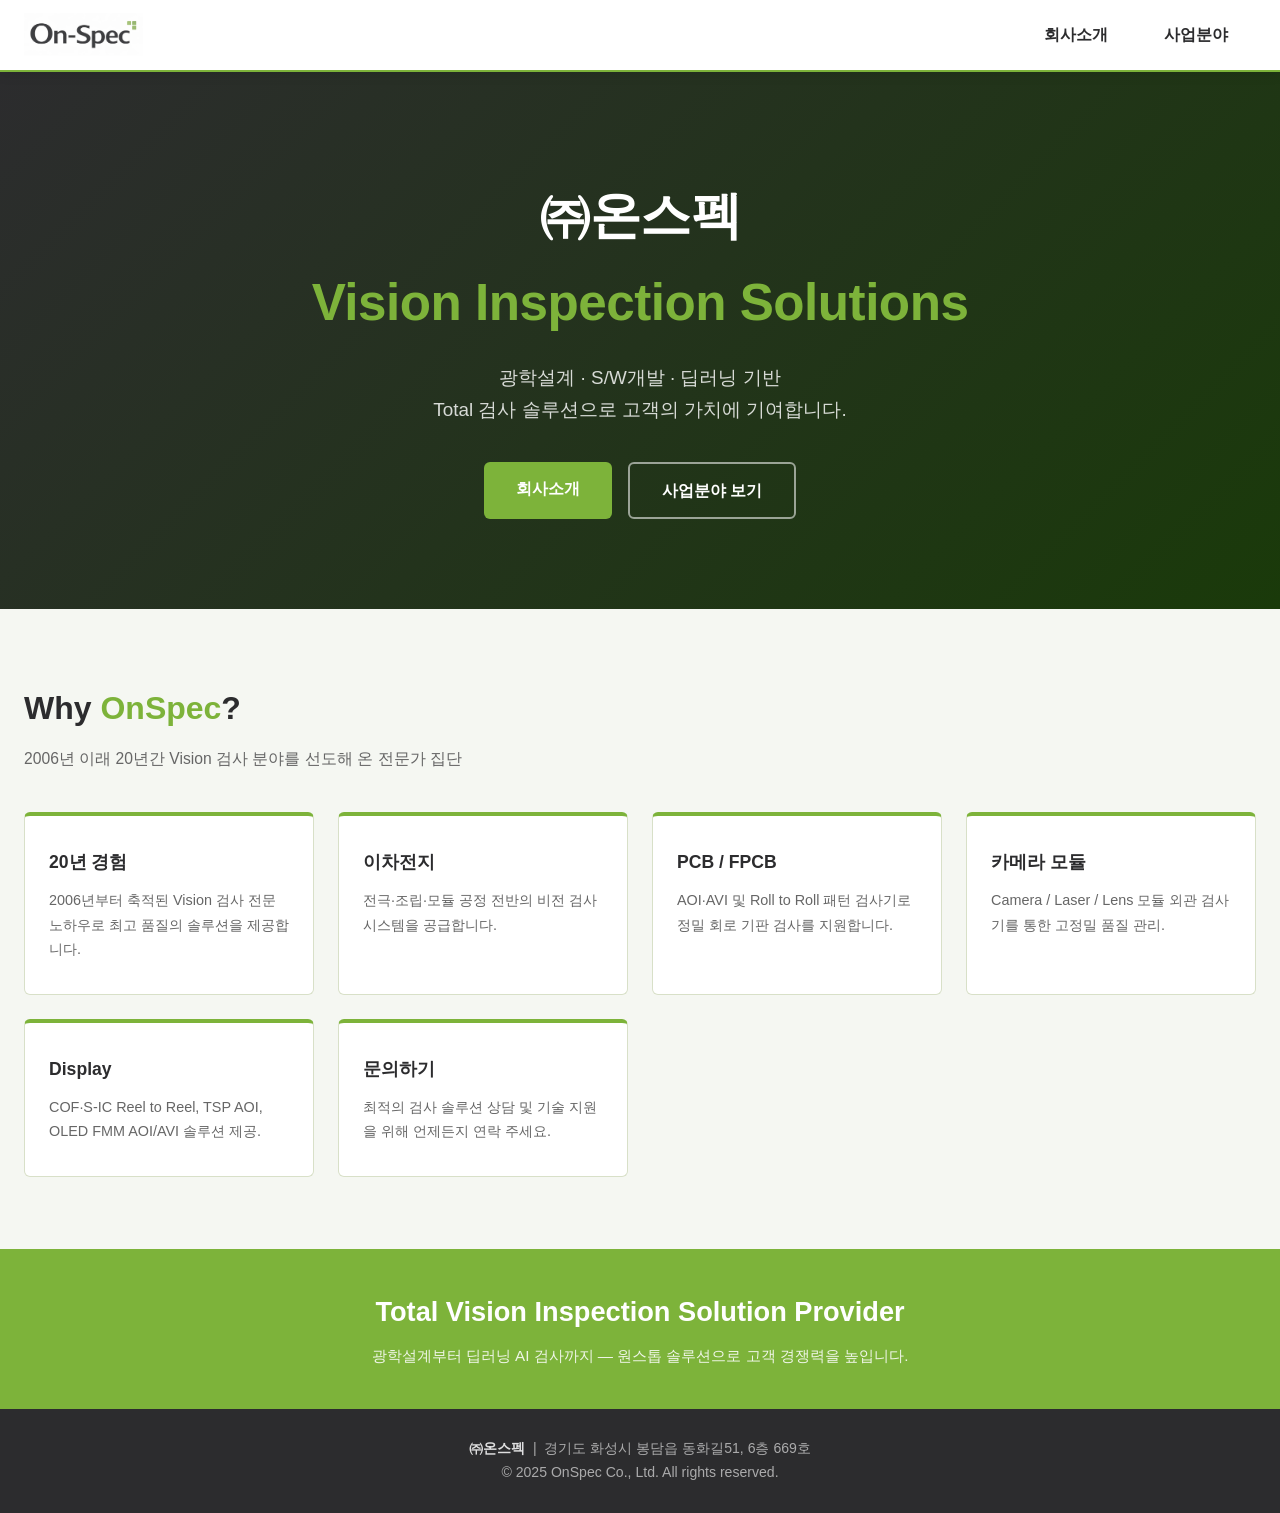
==== index.html @ da3de287 "- 테스트" ====
<!DOCTYPE html>
<html lang="ko">
<head>
    <meta charset="UTF-8">
    <meta name="viewport" content="width=device-width, initial-scale=1.0">
    <link rel="icon" href="favicon.ico" type="image/x-icon">
    <title>OnSpec — Vision Inspection Solutions</title>
    <link rel="stylesheet" href="style.css">
</head>
<body>

<!-- ========== HEADER ========== -->
<header class="site-header">
    <div class="header-inner">
        <a href="index.html" class="site-logo">
            <img src="res/logo.png" alt="OnSpec 로고">
        </a>
        <div class="nav-spacer"></div>
        <nav class="main-nav" aria-label="주 메뉴">
            <ul class="nav-list">
                <li class="nav-item has-dropdown">
                    <a href="company.html">회사소개</a>
                    <ul class="dropdown">
                        <li><a href="company.html#profile">Profile</a></li>
                        <li><a href="company.html#org">조직도</a></li>
                        <li><a href="company.html#location">Location</a></li>
                        <li><a href="company.html#contact">Contact</a></li>
                    </ul>
                </li>
                <li class="nav-item has-dropdown">
                    <a href="business.html">사업분야</a>
                    <ul class="dropdown">
                        <li><a href="business.html#battery">이차전지</a></li>
                        <li><a href="business.html#pcb">PCB, FPCB</a></li>
                        <li><a href="business.html#camera">카메라 모듈</a></li>
                        <li><a href="business.html#display">Display</a></li>
                    </ul>
                </li>
            </ul>
        </nav>
        <button class="nav-toggle" id="navToggle" aria-label="메뉴 열기" aria-expanded="false">
            <span></span><span></span><span></span>
        </button>
    </div>
</header>

<!-- Mobile nav drawer -->
<nav class="mobile-nav" id="mobileNav" aria-label="모바일 메뉴">
    <ul>
        <li>
            <a class="mobile-parent" data-target="sub1">회사소개</a>
            <ul class="mobile-sub" id="sub1">
                <li><a href="company.html#profile">Profile</a></li>
                <li><a href="company.html#org">조직도</a></li>
                <li><a href="company.html#location">Location</a></li>
                <li><a href="company.html#contact">Contact</a></li>
            </ul>
        </li>
        <li>
            <a class="mobile-parent" data-target="sub2">사업분야</a>
            <ul class="mobile-sub" id="sub2">
                <li><a href="business.html#battery">이차전지</a></li>
                <li><a href="business.html#pcb">PCB, FPCB</a></li>
                <li><a href="business.html#camera">카메라 모듈</a></li>
                <li><a href="business.html#display">Display</a></li>
            </ul>
        </li>
    </ul>
</nav>

<!-- ========== HERO ========== -->
<section class="hero">
    <h1>㈜온스펙<br><em>Vision Inspection Solutions</em></h1>
    <p>광학설계 · S/W개발 · 딥러닝 기반<br>Total 검사 솔루션으로 고객의 가치에 기여합니다.</p>
    <div class="hero-cta">
        <a href="company.html" class="btn-primary">회사소개</a>
        <a href="business.html" class="btn-outline">사업분야 보기</a>
    </div>
</section>

<!-- ========== INTRO CARDS ========== -->
<section class="home-section">
    <h2 class="section-title">Why <span>OnSpec</span>?</h2>
    <p class="section-subtitle">2006년 이래 20년간 Vision 검사 분야를 선도해 온 전문가 집단</p>
    <div class="cards-grid">
        <a href="company.html#profile" class="card card-accent clickable">
            <h3>20년 경험</h3>
            <p>2006년부터 축적된 Vision 검사 전문 노하우로 최고 품질의 솔루션을 제공합니다.</p>
        </a>
        <a href="business.html#battery" class="card card-accent clickable">
            <h3>이차전지</h3>
            <p>전극·조립·모듈 공정 전반의 비전 검사 시스템을 공급합니다.</p>
        </a>
        <a href="business.html#pcb" class="card card-accent clickable">
            <h3>PCB / FPCB</h3>
            <p>AOI·AVI 및 Roll to Roll 패턴 검사기로 정밀 회로 기판 검사를 지원합니다.</p>
        </a>
        <a href="business.html#camera" class="card card-accent clickable">
            <h3>카메라 모듈</h3>
            <p>Camera / Laser / Lens 모듈 외관 검사기를 통한 고정밀 품질 관리.</p>
        </a>
        <a href="business.html#display" class="card card-accent clickable">
            <h3>Display</h3>
            <p>COF·S-IC Reel to Reel, TSP AOI, OLED FMM AOI/AVI 솔루션 제공.</p>
        </a>
        <a href="company.html#contact" class="card card-accent clickable">
            <h3>문의하기</h3>
            <p>최적의 검사 솔루션 상담 및 기술 지원을 위해 언제든지 연락 주세요.</p>
        </a>
    </div>
</section>

<div class="banner-strip">
    <h2>Total Vision Inspection Solution Provider</h2>
    <p>광학설계부터 딥러닝 AI 검사까지 — 원스톱 솔루션으로 고객 경쟁력을 높입니다.</p>
</div>

<!-- ========== FOOTER ========== -->
<footer class="site-footer">
    <strong>㈜온스펙</strong> &nbsp;|&nbsp; 경기도 화성시 봉담읍 동화길51, 6층 669호<br>
    © 2025 OnSpec Co., Ltd. All rights reserved.
</footer>

<script>
(function () {
    var toggle = document.getElementById('navToggle');
    var drawer = document.getElementById('mobileNav');

    toggle.addEventListener('click', function () {
        var open = drawer.classList.toggle('open');
        toggle.classList.toggle('active', open);
        toggle.setAttribute('aria-expanded', String(open));
    });

    document.querySelectorAll('.mobile-parent').forEach(function (el) {
        el.addEventListener('click', function () {
            var targetId = el.getAttribute('data-target');
            var sub = document.getElementById(targetId);
            if (sub) sub.classList.toggle('open');
        });
    });

    document.querySelectorAll('.mobile-nav a:not(.mobile-parent)').forEach(function (a) {
        a.addEventListener('click', function () {
            drawer.classList.remove('open');
            toggle.classList.remove('active');
            toggle.setAttribute('aria-expanded', 'false');
        });
    });
})();
</script>
</body>
</html>
---- style.css ----
/* ======================================================
   OnSpec Homepage — style.css
   Color theme based on logo: charcoal #2c2c2e + olive-green #7db33a
   ====================================================== */

/* ---------- CSS Variables ---------- */
:root {
    --primary:        #2c2c2e;
    --primary-light:  #444446;
    --accent:         #7db33a;
    --accent-hover:   #5f9020;
    --accent-light:   #e8f2d8;
    --bg:             #f5f7f2;
    --bg-alt:         #eef2e6;
    --white:          #ffffff;
    --text:           #333333;
    --text-muted:     #666666;
    --border:         #d8e0c8;
    --header-h:       72px;
    --subnav-h:       48px;
    --radius:         6px;
    --shadow:         0 2px 12px rgba(0,0,0,.10);
    --shadow-lg:      0 6px 24px rgba(0,0,0,.14);
    --font:           'Malgun Gothic', 'Apple SD Gothic Neo', 'Noto Sans KR', Arial, sans-serif;
    --transition:     0.22s ease;
}

/* ---------- Reset / Base ---------- */
*, *::before, *::after { box-sizing: border-box; margin: 0; padding: 0; }
html { scroll-behavior: smooth; font-size: 16px; }
body {
    font-family: var(--font);
    background: var(--bg);
    color: var(--text);
    line-height: 1.7;
}
img { max-width: 100%; height: auto; display: block; }
a { color: inherit; text-decoration: none; }
ul { list-style: none; }

/* ---------- Scrollbar ---------- */
::-webkit-scrollbar { width: 6px; }
::-webkit-scrollbar-track { background: var(--bg); }
::-webkit-scrollbar-thumb { background: var(--border); border-radius: 3px; }

/* ======================================================
   HEADER
   ====================================================== */
.site-header {
    position: sticky;
    top: 0;
    z-index: 1000;
    height: var(--header-h);
    background: var(--white);
    border-bottom: 2px solid var(--accent);
    box-shadow: var(--shadow);
}
.header-inner {
    max-width: 1280px;
    margin: 0 auto;
    padding: 0 24px;
    height: 100%;
    display: flex;
    align-items: center;
    gap: 32px;
}

/* Logo */
.site-logo {
    flex-shrink: 0;
    display: flex;
    align-items: center;
}
.site-logo img {
    height: 44px;
    width: auto;
    display: block;
}

/* Nav wrapper — pushes nav to center by filling remaining space symmetrically */
.nav-spacer { flex: 1; }

/* Main Nav */
.main-nav { display: flex; align-items: center; }
.nav-list {
    display: flex;
    align-items: center;
    gap: 0;
}
.nav-item {
    position: relative;
}
.nav-item > a {
    display: block;
    padding: 0 28px;
    height: var(--header-h);
    line-height: var(--header-h);
    font-size: 1rem;
    font-weight: 600;
    color: var(--primary);
    white-space: nowrap;
    transition: color var(--transition);
}
.nav-item > a:hover { color: var(--accent); }

/* Dropdown */
.dropdown {
    display: none;
    position: absolute;
    top: calc(var(--header-h) - 2px);
    left: 0;
    min-width: 160px;
    background: var(--white);
    border-top: 3px solid var(--accent);
    border-radius: 0 0 var(--radius) var(--radius);
    box-shadow: var(--shadow-lg);
    z-index: 200;
    overflow: hidden;
}
.nav-item:hover .dropdown,
.nav-item.open .dropdown {
    display: block;
}
.dropdown li a {
    display: block;
    padding: 11px 20px;
    font-size: .92rem;
    color: var(--text);
    transition: background var(--transition), color var(--transition);
}
.dropdown li a:hover {
    background: var(--accent-light);
    color: var(--accent-hover);
}

/* Hamburger button — mobile only */
.nav-toggle {
    display: none;
    flex-direction: column;
    justify-content: space-between;
    width: 28px;
    height: 20px;
    cursor: pointer;
    background: none;
    border: none;
    padding: 0;
    margin-left: auto;
    flex-shrink: 0;
}
.nav-toggle span {
    display: block;
    width: 100%;
    height: 3px;
    background: var(--primary);
    border-radius: 2px;
    transition: transform var(--transition), opacity var(--transition);
}
.nav-toggle.active span:nth-child(1) { transform: translateY(8.5px) rotate(45deg); }
.nav-toggle.active span:nth-child(2) { opacity: 0; }
.nav-toggle.active span:nth-child(3) { transform: translateY(-8.5px) rotate(-45deg); }

/* Mobile drawer */
.mobile-nav {
    display: none;
    position: fixed;
    top: var(--header-h);
    left: 0;
    width: 100%;
    background: var(--white);
    box-shadow: var(--shadow-lg);
    z-index: 999;
    max-height: calc(100vh - var(--header-h));
    overflow-y: auto;
}
.mobile-nav.open { display: block; }
.mobile-nav ul { padding: 8px 0; }
.mobile-nav > ul > li > a {
    display: block;
    padding: 14px 24px;
    font-weight: 600;
    font-size: 1rem;
    border-bottom: 1px solid var(--border);
    color: var(--primary);
}
.mobile-nav .mobile-sub {
    background: var(--bg-alt);
    display: none;
}
.mobile-nav .mobile-sub.open { display: block; }
.mobile-nav .mobile-sub li a {
    display: block;
    padding: 11px 40px;
    font-size: .92rem;
    color: var(--text-muted);
    border-bottom: 1px solid var(--border);
}
.mobile-parent { cursor: pointer; }

/* ======================================================
   SUB-NAV (within company.html / business.html)
   ====================================================== */
.sub-nav {
    position: sticky;
    top: var(--header-h);
    z-index: 500;
    background: var(--primary);
    height: var(--subnav-h);
}
.sub-nav-inner {
    max-width: 1280px;
    margin: 0 auto;
    padding: 0 24px;
    display: flex;
    align-items: center;
    height: 100%;
    gap: 4px;
}
.sub-nav a {
    display: inline-block;
    padding: 0 20px;
    height: var(--subnav-h);
    line-height: var(--subnav-h);
    font-size: .88rem;
    color: rgba(255,255,255,.75);
    font-weight: 500;
    border-radius: var(--radius);
    transition: background var(--transition), color var(--transition);
}
.sub-nav a:hover,
.sub-nav a.active {
    background: var(--accent);
    color: var(--white);
}

/* ======================================================
   HERO (index.html)
   ====================================================== */
.hero {
    background: linear-gradient(135deg, var(--primary) 0%, #1a3a0a 100%);
    color: var(--white);
    padding: 100px 24px 90px;
    text-align: center;
}
.hero h1 {
    font-size: clamp(2rem, 5vw, 3.2rem);
    font-weight: 700;
    letter-spacing: -0.5px;
    margin-bottom: 16px;
}
.hero h1 em {
    font-style: normal;
    color: var(--accent);
}
.hero p {
    font-size: clamp(1rem, 2vw, 1.18rem);
    color: rgba(255,255,255,.82);
    max-width: 640px;
    margin: 0 auto 36px;
}
.hero-cta {
    display: inline-flex;
    gap: 16px;
    flex-wrap: wrap;
    justify-content: center;
}
.btn-primary {
    display: inline-block;
    padding: 13px 32px;
    background: var(--accent);
    color: var(--white);
    border-radius: var(--radius);
    font-size: 1rem;
    font-weight: 600;
    transition: background var(--transition);
}
.btn-primary:hover { background: var(--accent-hover); }
.btn-outline {
    display: inline-block;
    padding: 13px 32px;
    border: 2px solid rgba(255,255,255,.55);
    color: var(--white);
    border-radius: var(--radius);
    font-size: 1rem;
    font-weight: 600;
    transition: border-color var(--transition), background var(--transition);
}
.btn-outline:hover {
    border-color: var(--white);
    background: rgba(255,255,255,.1);
}

/* ======================================================
   HOME — Feature Cards
   ====================================================== */
.home-section {
    max-width: 1280px;
    margin: 0 auto;
    padding: 72px 24px;
}
.section-title {
    font-size: clamp(1.4rem, 3vw, 2rem);
    font-weight: 700;
    color: var(--primary);
    margin-bottom: 10px;
}
.section-title span { color: var(--accent); }
.section-subtitle {
    font-size: .98rem;
    color: var(--text-muted);
    margin-bottom: 40px;
}
.cards-grid {
    display: grid;
    grid-template-columns: repeat(auto-fit, minmax(240px, 1fr));
    gap: 24px;
}
.card {
    background: var(--white);
    border: 1px solid var(--border);
    border-radius: var(--radius);
    padding: 32px 24px;
    transition: box-shadow var(--transition), transform var(--transition);
}
.card.clickable { cursor: pointer; }
.card.clickable:hover {
    box-shadow: var(--shadow-lg);
    transform: translateY(-3px);
}
.card-accent { border-top: 4px solid var(--accent); }
.card h3 {
    font-size: 1.1rem;
    font-weight: 700;
    color: var(--primary);
    margin-bottom: 10px;
}
.card p { font-size: .9rem; color: var(--text-muted); }

/* Banner strip */
.banner-strip {
    background: var(--accent);
    color: var(--white);
    padding: 40px 24px;
    text-align: center;
}
.banner-strip h2 {
    font-size: clamp(1.2rem, 2.5vw, 1.7rem);
    font-weight: 600;
}
.banner-strip p {
    font-size: .95rem;
    color: rgba(255,255,255,.88);
    margin-top: 8px;
}

/* ======================================================
   PAGE CONTENT (company.html / business.html)
   ====================================================== */
.page-content {
    max-width: 1100px;
    margin: 0 auto;
    padding: 0 24px 80px;
}

/* Section block */
.content-section {
    padding: 72px 0 48px;
    border-bottom: 1px solid var(--border);
    /* offset for sticky header + sub-nav */
    scroll-margin-top: calc(var(--header-h) + var(--subnav-h) + 8px);
}
.content-section:last-child { border-bottom: none; }

.section-heading {
    display: flex;
    align-items: center;
    gap: 14px;
    margin-bottom: 32px;
}
.section-heading h2 {
    font-size: clamp(1.4rem, 3vw, 1.9rem);
    font-weight: 700;
    color: var(--primary);
}
.heading-line {
    flex: 1;
    height: 2px;
    background: linear-gradient(to right, var(--accent), transparent);
}

/* Profile */
.profile-intro {
    background: var(--white);
    border-left: 5px solid var(--accent);
    border-radius: 0 var(--radius) var(--radius) 0;
    padding: 28px 32px;
    margin-bottom: 32px;
    font-size: 1.02rem;
    line-height: 1.85;
    color: var(--text);
    box-shadow: var(--shadow);
}
.info-grid {
    display: grid;
    grid-template-columns: repeat(auto-fit, minmax(280px, 1fr));
    gap: 16px;
}
.info-item {
    background: var(--white);
    border: 1px solid var(--border);
    border-radius: var(--radius);
    padding: 18px 24px;
    display: flex;
    flex-direction: column;
    gap: 4px;
}
.info-item .label {
    font-size: .8rem;
    font-weight: 600;
    text-transform: uppercase;
    letter-spacing: .6px;
    color: var(--accent);
}
.info-item .value {
    font-size: 1rem;
    color: var(--text);
    font-weight: 500;
}

/* Org chart */
.org-chart {
    display: flex;
    flex-direction: column;
    align-items: center;
    padding: 24px 0 8px;
}
.org-ceo {
    background: var(--primary);
    color: var(--white);
    padding: 16px 40px;
    border-radius: var(--radius);
    font-size: 1rem;
    font-weight: 700;
    box-shadow: var(--shadow);
    position: relative;
}
/* vertical line below CEO */
.org-ceo::after {
    content: '';
    display: block;
    position: absolute;
    bottom: -30px;
    left: 50%;
    transform: translateX(-50%);
    width: 2px;
    height: 30px;
    background: var(--accent);
}
/* wrapper for tree below CEO */
.org-tree {
    display: flex;
    gap: 16px;
    margin-top: 30px;
    position: relative;
}
/* horizontal bar connecting all branch tops */
.org-tree::before {
    content: '';
    position: absolute;
    top: 0;
    left: calc(50% / 4);
    right: calc(50% / 4);
    height: 2px;
    background: var(--accent);
}
.org-branch {
    display: flex;
    flex-direction: column;
    align-items: center;
}
/* vertical line above each node */
.org-branch::before {
    content: '';
    width: 2px;
    height: 28px;
    background: var(--accent);
}
.org-node {
    background: var(--white);
    border: 2px solid var(--accent);
    color: var(--primary);
    padding: 12px 20px;
    border-radius: var(--radius);
    font-size: .9rem;
    font-weight: 600;
    text-align: center;
    box-shadow: var(--shadow);
    min-width: 110px;
}

/* Map */
#map {
    width: 100%;
    height: 400px;
    border-radius: var(--radius);
    border: 1px solid var(--border);
    overflow: hidden;
    box-shadow: var(--shadow);
}
.map-address {
    margin-top: 14px;
    padding: 14px 20px;
    background: var(--white);
    border: 1px solid var(--border);
    border-radius: var(--radius);
    font-size: .95rem;
    color: var(--text);
}
.map-address strong { color: var(--primary); }

/* Contact */
.contact-table {
    width: 100%;
    background: var(--white);
    border-radius: var(--radius);
    border: 1px solid var(--border);
    overflow: hidden;
    box-shadow: var(--shadow);
}
.contact-table tr { border-bottom: 1px solid var(--border); }
.contact-table tr:last-child { border-bottom: none; }
.contact-table th {
    background: var(--bg-alt);
    padding: 16px 24px;
    width: 140px;
    font-size: .88rem;
    font-weight: 700;
    color: var(--primary);
    text-align: left;
    border-right: 1px solid var(--border);
}
.contact-table td {
    padding: 16px 24px;
    font-size: .95rem;
    color: var(--text);
}
.contact-table td a { color: var(--accent-hover); }
.contact-table td a:hover { text-decoration: underline; }

/* ======================================================
   BUSINESS PAGE
   ====================================================== */
.biz-block {
    display: grid;
    grid-template-columns: 1fr 1fr;
    gap: 40px;
    align-items: start;
}
.biz-block.reverse { direction: rtl; }
.biz-block.reverse > * { direction: ltr; }

.biz-img {
    border-radius: var(--radius);
    overflow: hidden;
    box-shadow: var(--shadow-lg);
    border: 1px solid var(--border);
}
.biz-img img {
    width: 100%;
    height: 300px;
    object-fit: cover;
}

.biz-content { padding: 8px 0; }
.biz-content ul {
    margin-top: 8px;
    display: flex;
    flex-direction: column;
    gap: 10px;
}
.biz-content ul li {
    background: var(--white);
    border: 1px solid var(--border);
    border-left: 4px solid var(--accent);
    border-radius: 0 var(--radius) var(--radius) 0;
    padding: 12px 18px;
    font-size: .92rem;
    color: var(--text);
    line-height: 1.5;
}

/* ======================================================
   FOOTER
   ====================================================== */
.site-footer {
    background: var(--primary);
    color: rgba(255,255,255,.6);
    text-align: center;
    padding: 28px 24px;
    font-size: .88rem;
}
.site-footer strong { color: rgba(255,255,255,.85); }

/* ======================================================
   DIVIDER
   ====================================================== */
.divider {
    height: 1px;
    background: var(--border);
    margin: 0;
}

/* ======================================================
   RESPONSIVE — Tablet (≤1024px)
   ====================================================== */
@media (max-width: 1024px) {
    .biz-block { gap: 28px; }
}

/* ======================================================
   RESPONSIVE — Mobile (≤768px)
   ====================================================== */
@media (max-width: 768px) {
    :root { --header-h: 60px; --subnav-h: auto; }

    /* Header */
    .nav-spacer { display: none; }
    .main-nav { display: none; }
    .nav-toggle { display: flex; }

    .header-inner { justify-content: space-between; }
    .site-logo img { height: 36px; }

    /* Sub-nav */
    .sub-nav { height: auto; position: static; }
    .sub-nav-inner {
        flex-wrap: wrap;
        padding: 8px 12px;
        gap: 6px;
    }
    .sub-nav a {
        height: auto;
        line-height: 1.5;
        padding: 6px 14px;
        font-size: .82rem;
    }

    /* Hero */
    .hero { padding: 64px 20px 56px; }

    /* Business grid */
    .biz-block { grid-template-columns: 1fr; gap: 20px; }
    .biz-block.reverse { direction: ltr; }
    .biz-img img { height: 220px; }

    /* Org chart */
    .org-tree { flex-wrap: wrap; justify-content: center; }
    .org-tree::before { display: none; }

    /* Org branches */
    .org-branches { flex-wrap: wrap; justify-content: center; }

    /* Contact table */
    .contact-table, .contact-table tbody,
    .contact-table tr, .contact-table th, .contact-table td {
        display: block;
    }
    .contact-table th {
        width: 100%;
        border-right: none;
        border-bottom: none;
        padding: 12px 16px 4px;
    }
    .contact-table td { padding: 4px 16px 12px; }

    /* Info grid */
    .info-grid { grid-template-columns: 1fr; }

    /* Map */
    #map { height: 280px; }

    /* Cards */
    .cards-grid { grid-template-columns: 1fr; }
}

/* ======================================================
   RESPONSIVE — Small mobile (≤480px)
   ====================================================== */
@media (max-width: 480px) {
    .home-section { padding: 48px 16px; }
    .page-content { padding: 0 16px 60px; }
    .content-section { padding: 48px 0 32px; }
    .org-node { min-width: 90px; padding: 10px 12px; font-size: .82rem; }
    .profile-intro { padding: 20px 18px; }
}
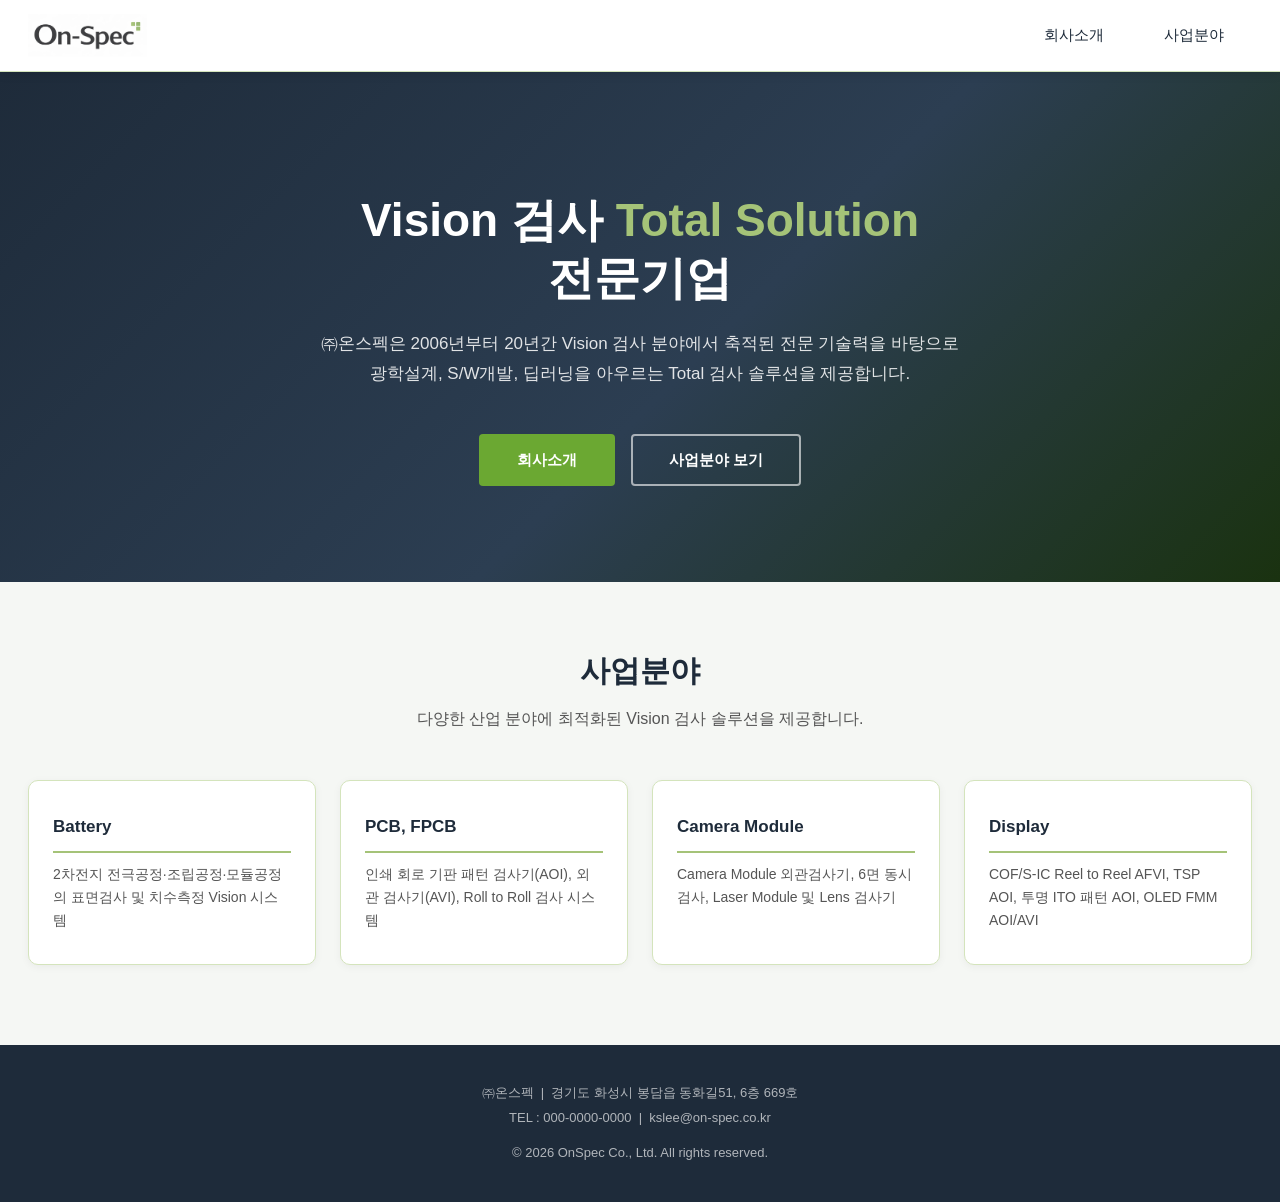
==== commit d4ebbb9e: "- 초기 버전 업데이트." ====
--- a/index.html
+++ b/index.html
@@ -4,150 +4,138 @@
     <meta charset="UTF-8">
     <meta name="viewport" content="width=device-width, initial-scale=1.0">
     <link rel="icon" href="favicon.ico" type="image/x-icon">
-    <title>OnSpec — Vision Inspection Solutions</title>
+    <title>㈜온스펙 - Vision 검사 Total Solution</title>
     <link rel="stylesheet" href="style.css">
 </head>
 <body>
 
-<!-- ========== HEADER ========== -->
-<header class="site-header">
-    <div class="header-inner">
-        <a href="index.html" class="site-logo">
-            <img src="res/logo.png" alt="OnSpec 로고">
-        </a>
-        <div class="nav-spacer"></div>
-        <nav class="main-nav" aria-label="주 메뉴">
-            <ul class="nav-list">
-                <li class="nav-item has-dropdown">
-                    <a href="company.html">회사소개</a>
-                    <ul class="dropdown">
-                        <li><a href="company.html#profile">Profile</a></li>
-                        <li><a href="company.html#org">조직도</a></li>
-                        <li><a href="company.html#location">Location</a></li>
-                        <li><a href="company.html#contact">Contact</a></li>
-                    </ul>
-                </li>
-                <li class="nav-item has-dropdown">
-                    <a href="business.html">사업분야</a>
-                    <ul class="dropdown">
-                        <li><a href="business.html#battery">이차전지</a></li>
-                        <li><a href="business.html#pcb">PCB, FPCB</a></li>
-                        <li><a href="business.html#camera">카메라 모듈</a></li>
-                        <li><a href="business.html#display">Display</a></li>
-                    </ul>
-                </li>
-            </ul>
-        </nav>
-        <button class="nav-toggle" id="navToggle" aria-label="메뉴 열기" aria-expanded="false">
-            <span></span><span></span><span></span>
-        </button>
-    </div>
-</header>
+    <!-- ══ HEADER ══════════════════════════════════════════════ -->
+    <header class="site-header">
+        <div class="header-inner">
+            <div class="logo">
+                <a href="index.html"><img src="res/logo.png" alt="㈜온스펙"></a>
+            </div>
+            <nav class="main-nav">
+                <ul>
+                    <li class="has-dropdown">
+                        <a href="about.html">회사소개</a>
+                        <ul class="dropdown">
+                            <li><a href="about.html#profile">Profile</a></li>
+                            <li><a href="about.html#orgchart">Org Chart</a></li>
+                            <li><a href="about.html#location">Location</a></li>
+                            <li><a href="about.html#contact">Contact</a></li>
+                        </ul>
+                    </li>
+                    <li class="has-dropdown">
+                        <a href="business.html">사업분야</a>
+                        <ul class="dropdown">
+                            <li><a href="business.html#battery">Battery</a></li>
+                            <li><a href="business.html#pcb">PCB, FPCB</a></li>
+                            <li><a href="business.html#camera">Camera Module</a></li>
+                            <li><a href="business.html#display">Display</a></li>
+                        </ul>
+                    </li>
+                </ul>
+            </nav>
+            <button class="menu-toggle" id="menuToggle" aria-label="메뉴 열기">
+                <span></span><span></span><span></span>
+            </button>
+        </div>
+    </header>
 
-<!-- Mobile nav drawer -->
-<nav class="mobile-nav" id="mobileNav" aria-label="모바일 메뉴">
-    <ul>
-        <li>
-            <a class="mobile-parent" data-target="sub1">회사소개</a>
-            <ul class="mobile-sub" id="sub1">
-                <li><a href="company.html#profile">Profile</a></li>
-                <li><a href="company.html#org">조직도</a></li>
-                <li><a href="company.html#location">Location</a></li>
-                <li><a href="company.html#contact">Contact</a></li>
-            </ul>
-        </li>
-        <li>
-            <a class="mobile-parent" data-target="sub2">사업분야</a>
-            <ul class="mobile-sub" id="sub2">
-                <li><a href="business.html#battery">이차전지</a></li>
-                <li><a href="business.html#pcb">PCB, FPCB</a></li>
-                <li><a href="business.html#camera">카메라 모듈</a></li>
-                <li><a href="business.html#display">Display</a></li>
-            </ul>
-        </li>
-    </ul>
-</nav>
+    <!-- ══ MOBILE NAV ══════════════════════════════════════════ -->
+    <nav class="mobile-nav" id="mobileNav">
+        <ul>
+            <li>
+                <a href="about.html">회사소개</a>
+                <ul class="mobile-sub">
+                    <li><a href="about.html#profile">Profile</a></li>
+                    <li><a href="about.html#orgchart">Org Chart</a></li>
+                    <li><a href="about.html#location">Location</a></li>
+                    <li><a href="about.html#contact">Contact</a></li>
+                </ul>
+            </li>
+            <li>
+                <a href="business.html">사업분야</a>
+                <ul class="mobile-sub">
+                    <li><a href="business.html#battery">Battery</a></li>
+                    <li><a href="business.html#pcb">PCB, FPCB</a></li>
+                    <li><a href="business.html#camera">Camera Module</a></li>
+                    <li><a href="business.html#display">Display</a></li>
+                </ul>
+            </li>
+        </ul>
+    </nav>
 
-<!-- ========== HERO ========== -->
-<section class="hero">
-    <h1>㈜온스펙<br><em>Vision Inspection Solutions</em></h1>
-    <p>광학설계 · S/W개발 · 딥러닝 기반<br>Total 검사 솔루션으로 고객의 가치에 기여합니다.</p>
-    <div class="hero-cta">
-        <a href="company.html" class="btn-primary">회사소개</a>
-        <a href="business.html" class="btn-outline">사업분야 보기</a>
-    </div>
-</section>
+    <!-- ══ PAGE BODY ════════════════════════════════════════════ -->
+    <div class="page-body">
 
-<!-- ========== INTRO CARDS ========== -->
-<section class="home-section">
-    <h2 class="section-title">Why <span>OnSpec</span>?</h2>
-    <p class="section-subtitle">2006년 이래 20년간 Vision 검사 분야를 선도해 온 전문가 집단</p>
-    <div class="cards-grid">
-        <a href="company.html#profile" class="card card-accent clickable">
-            <h3>20년 경험</h3>
-            <p>2006년부터 축적된 Vision 검사 전문 노하우로 최고 품질의 솔루션을 제공합니다.</p>
-        </a>
-        <a href="business.html#battery" class="card card-accent clickable">
-            <h3>이차전지</h3>
-            <p>전극·조립·모듈 공정 전반의 비전 검사 시스템을 공급합니다.</p>
-        </a>
-        <a href="business.html#pcb" class="card card-accent clickable">
-            <h3>PCB / FPCB</h3>
-            <p>AOI·AVI 및 Roll to Roll 패턴 검사기로 정밀 회로 기판 검사를 지원합니다.</p>
-        </a>
-        <a href="business.html#camera" class="card card-accent clickable">
-            <h3>카메라 모듈</h3>
-            <p>Camera / Laser / Lens 모듈 외관 검사기를 통한 고정밀 품질 관리.</p>
-        </a>
-        <a href="business.html#display" class="card card-accent clickable">
-            <h3>Display</h3>
-            <p>COF·S-IC Reel to Reel, TSP AOI, OLED FMM AOI/AVI 솔루션 제공.</p>
-        </a>
-        <a href="company.html#contact" class="card card-accent clickable">
-            <h3>문의하기</h3>
-            <p>최적의 검사 솔루션 상담 및 기술 지원을 위해 언제든지 연락 주세요.</p>
-        </a>
-    </div>
-</section>
+        <!-- HERO -->
+        <section class="hero">
+            <div class="hero-inner">
+                <h1>Vision 검사 <em>Total Solution</em><br>전문기업</h1>
+                <p>
+                    ㈜온스펙은 2006년부터 20년간 Vision 검사 분야에서 축적된 전문 기술력을 바탕으로<br>
+                    광학설계, S/W개발, 딥러닝을 아우르는 Total 검사 솔루션을 제공합니다.
+                </p>
+                <div class="hero-cta">
+                    <a href="about.html" class="btn-primary">회사소개</a>
+                    <a href="business.html" class="btn-outline">사업분야 보기</a>
+                </div>
+            </div>
+        </section>
 
-<div class="banner-strip">
-    <h2>Total Vision Inspection Solution Provider</h2>
-    <p>광학설계부터 딥러닝 AI 검사까지 — 원스톱 솔루션으로 고객 경쟁력을 높입니다.</p>
-</div>
+        <!-- OVERVIEW -->
+        <section class="overview">
+            <div class="overview-title">
+                <h2>사업분야</h2>
+                <p>다양한 산업 분야에 최적화된 Vision 검사 솔루션을 제공합니다.</p>
+            </div>
+            <div class="overview-grid">
+                <a href="business.html#battery" class="overview-card">
+                    <h3>Battery</h3>
+                    <p>2차전지 전극공정·조립공정·모듈공정의 표면검사 및 치수측정 Vision 시스템</p>
+                </a>
+                <a href="business.html#pcb" class="overview-card">
+                    <h3>PCB, FPCB</h3>
+                    <p>인쇄 회로 기판 패턴 검사기(AOI), 외관 검사기(AVI), Roll to Roll 검사 시스템</p>
+                </a>
+                <a href="business.html#camera" class="overview-card">
+                    <h3>Camera Module</h3>
+                    <p>Camera Module 외관검사기, 6면 동시검사, Laser Module 및 Lens 검사기</p>
+                </a>
+                <a href="business.html#display" class="overview-card">
+                    <h3>Display</h3>
+                    <p>COF/S-IC Reel to Reel AFVI, TSP AOI, 투명 ITO 패턴 AOI, OLED FMM AOI/AVI</p>
+                </a>
+            </div>
+        </section>
 
-<!-- ========== FOOTER ========== -->
-<footer class="site-footer">
-    <strong>㈜온스펙</strong> &nbsp;|&nbsp; 경기도 화성시 봉담읍 동화길51, 6층 669호<br>
-    © 2025 OnSpec Co., Ltd. All rights reserved.
-</footer>
+    </div><!-- /.page-body -->
 
-<script>
-(function () {
-    var toggle = document.getElementById('navToggle');
-    var drawer = document.getElementById('mobileNav');
+    <!-- ══ FOOTER ══════════════════════════════════════════════ -->
+    <footer class="site-footer">
+        <p>㈜온스펙 &nbsp;|&nbsp; 경기도 화성시 봉담읍 동화길51, 6층 669호</p>
+        <p>TEL : 000-0000-0000 &nbsp;|&nbsp; kslee@on-spec.co.kr</p>
+        <p class="footer-copy">© 2026 OnSpec Co., Ltd. All rights reserved.</p>
+    </footer>
 
-    toggle.addEventListener('click', function () {
-        var open = drawer.classList.toggle('open');
-        toggle.classList.toggle('active', open);
-        toggle.setAttribute('aria-expanded', String(open));
-    });
+    <script>
+        const menuToggle = document.getElementById('menuToggle');
+        const mobileNav = document.getElementById('mobileNav');
+        menuToggle.addEventListener('click', function () {
+            mobileNav.classList.toggle('open');
+            menuToggle.classList.toggle('open');
+        });
 
-    document.querySelectorAll('.mobile-parent').forEach(function (el) {
-        el.addEventListener('click', function () {
-            var targetId = el.getAttribute('data-target');
-            var sub = document.getElementById(targetId);
-            if (sub) sub.classList.toggle('open');
+        /* Close mobile nav when any nav link is tapped (same-page anchors) */
+        mobileNav.querySelectorAll('a').forEach(function (link) {
+            link.addEventListener('click', function () {
+                mobileNav.classList.remove('open');
+                menuToggle.classList.remove('open');
+            });
         });
-    });
+    </script>
 
-    document.querySelectorAll('.mobile-nav a:not(.mobile-parent)').forEach(function (a) {
-        a.addEventListener('click', function () {
-            drawer.classList.remove('open');
-            toggle.classList.remove('active');
-            toggle.setAttribute('aria-expanded', 'false');
-        });
-    });
-})();
-</script>
 </body>
-</html>
+</html>
--- a/style.css
+++ b/style.css
@@ -1,694 +1,878 @@
-/* ======================================================
-   OnSpec Homepage — style.css
-   Color theme based on logo: charcoal #2c2c2e + olive-green #7db33a
-   ====================================================== */
-
-/* ---------- CSS Variables ---------- */
+/* ============================================================
+   style.css — ㈜온스펙 Homepage Styles
+   Color theme derived from res/logo.png:
+     Charcoal  #3C3C3C  (logo text)
+     Sage-green #A5C378  (logo accent)
+   ============================================================ */
+
+/* ── Variables ──────────────────────────────────────────── */
 :root {
-    --primary:        #2c2c2e;
-    --primary-light:  #444446;
-    --accent:         #7db33a;
-    --accent-hover:   #5f9020;
-    --accent-light:   #e8f2d8;
-    --bg:             #f5f7f2;
-    --bg-alt:         #eef2e6;
-    --white:          #ffffff;
-    --text:           #333333;
-    --text-muted:     #666666;
-    --border:         #d8e0c8;
-    --header-h:       72px;
-    --subnav-h:       48px;
-    --radius:         6px;
-    --shadow:         0 2px 12px rgba(0,0,0,.10);
-    --shadow-lg:      0 6px 24px rgba(0,0,0,.14);
-    --font:           'Malgun Gothic', 'Apple SD Gothic Neo', 'Noto Sans KR', Arial, sans-serif;
-    --transition:     0.22s ease;
-}
-
-/* ---------- Reset / Base ---------- */
-*, *::before, *::after { box-sizing: border-box; margin: 0; padding: 0; }
-html { scroll-behavior: smooth; font-size: 16px; }
+    --primary: #1E2B3A; /* dark navy-charcoal header */
+    --primary-light: #2C3E52;
+    --accent: #6BA832; /* vivid green from logo */
+    --accent-dark: #527A22;
+    --accent-light: #A5C378; /* logo sage-green, tints */
+    --text: #2D2D2D;
+    --text-mid: #555555;
+    --text-light: #888888;
+    --bg: #F5F7F4;
+    --bg-white: #FFFFFF;
+    --bg-alt: #EDF2E8;
+    --border: #D4E4BC;
+    --header-h: 72px;
+    --subnav-h: 52px;
+}
+
+/* ── Reset / Base ───────────────────────────────────────── */
+*, *::before, *::after {
+    box-sizing: border-box;
+    margin: 0;
+    padding: 0;
+}
+
+html {
+    scroll-behavior: smooth;
+    scroll-padding-top: calc(var(--header-h) + var(--subnav-h));
+}
+
 body {
-    font-family: var(--font);
+    font-family: 'Noto Sans KR', 'Apple SD Gothic Neo', 'Malgun Gothic', Arial, sans-serif;
+    color: var(--text);
     background: var(--bg);
-    color: var(--text);
-    line-height: 1.7;
-}
-img { max-width: 100%; height: auto; display: block; }
-a { color: inherit; text-decoration: none; }
-ul { list-style: none; }
-
-/* ---------- Scrollbar ---------- */
-::-webkit-scrollbar { width: 6px; }
-::-webkit-scrollbar-track { background: var(--bg); }
-::-webkit-scrollbar-thumb { background: var(--border); border-radius: 3px; }
-
-/* ======================================================
-   HEADER
-   ====================================================== */
+    line-height: 1.65;
+}
+
+a {
+    text-decoration: none;
+    color: inherit;
+}
+
+img {
+    max-width: 100%;
+    display: block;
+}
+
+/* ── Header ─────────────────────────────────────────────── */
 .site-header {
-    position: sticky;
-    top: 0;
+    position: fixed;
+    inset: 0 0 auto 0;
+    height: var(--header-h);
+    background: #ffffff;
     z-index: 1000;
-    height: var(--header-h);
-    background: var(--white);
-    border-bottom: 2px solid var(--accent);
-    box-shadow: var(--shadow);
-}
+    box-shadow: 0 2px 10px rgba(0,0,0,0.10);
+    border-bottom: 1px solid var(--border);
+}
+
 .header-inner {
     max-width: 1280px;
     margin: 0 auto;
-    padding: 0 24px;
     height: 100%;
     display: flex;
     align-items: center;
-    gap: 32px;
+    padding: 0 28px;
 }
 
 /* Logo */
-.site-logo {
-    flex-shrink: 0;
-    display: flex;
-    align-items: center;
-}
-.site-logo img {
-    height: 44px;
-    width: auto;
-    display: block;
-}
-
-/* Nav wrapper — pushes nav to center by filling remaining space symmetrically */
-.nav-spacer { flex: 1; }
-
-/* Main Nav */
-.main-nav { display: flex; align-items: center; }
-.nav-list {
-    display: flex;
-    align-items: center;
-    gap: 0;
-}
-.nav-item {
-    position: relative;
-}
-.nav-item > a {
-    display: block;
-    padding: 0 28px;
-    height: var(--header-h);
-    line-height: var(--header-h);
-    font-size: 1rem;
-    font-weight: 600;
-    color: var(--primary);
-    white-space: nowrap;
-    transition: color var(--transition);
-}
-.nav-item > a:hover { color: var(--accent); }
+.logo {
+    flex: 0 0 auto;
+}
+
+    .logo a {
+        display: block;
+    }
+
+    .logo img {
+        height: 44px;
+        width: auto;
+    }
+
+/* Desktop nav */
+.main-nav {
+    flex: 1;
+    display: flex;
+    justify-content: flex-end;
+}
+
+    .main-nav > ul {
+        list-style: none;
+        display: flex;
+        gap: 4px;
+    }
+
+        .main-nav > ul > li {
+            position: relative;
+        }
+
+            .main-nav > ul > li > a {
+                display: block;
+                padding: 10px 28px;
+                color: var(--primary);
+                font-size: 15px;
+                font-weight: 500;
+                border-radius: 4px;
+                transition: background 0.18s, color 0.18s;
+            }
+
+                .main-nav > ul > li > a:hover {
+                    background: var(--bg-alt);
+                    color: var(--accent);
+                }
 
 /* Dropdown */
 .dropdown {
     display: none;
     position: absolute;
-    top: calc(var(--header-h) - 2px);
+    top: 100%;
+    left: 50%;
+    transform: translateX(-50%);
+    background: var(--bg-white);
+    border: 1px solid var(--border);
+    border-radius: 6px;
+    box-shadow: 0 8px 28px rgba(0,0,0,0.14);
+    list-style: none;
+    min-width: 148px;
+    overflow: hidden;
+    z-index: 1100;
+    padding-top: 6px;
+}
+
+.has-dropdown:hover .dropdown {
+    display: block;
+}
+/* Invisible bridge over the gap so the mouse can reach the dropdown */
+.has-dropdown::after {
+    content: '';
+    position: absolute;
+    top: 100%;
     left: 0;
-    min-width: 160px;
-    background: var(--white);
-    border-top: 3px solid var(--accent);
-    border-radius: 0 0 var(--radius) var(--radius);
-    box-shadow: var(--shadow-lg);
-    z-index: 200;
-    overflow: hidden;
-}
-.nav-item:hover .dropdown,
-.nav-item.open .dropdown {
-    display: block;
-}
+    right: 0;
+    height: 6px;
+    z-index: 1090;
+}
+
 .dropdown li a {
     display: block;
     padding: 11px 20px;
-    font-size: .92rem;
+    font-size: 14px;
     color: var(--text);
-    transition: background var(--transition), color var(--transition);
-}
-.dropdown li a:hover {
-    background: var(--accent-light);
-    color: var(--accent-hover);
-}
-
-/* Hamburger button — mobile only */
-.nav-toggle {
+    white-space: nowrap;
+    transition: background 0.15s, color 0.15s;
+}
+
+    .dropdown li a:hover {
+        background: var(--bg-alt);
+        color: var(--accent);
+    }
+
+/* Hamburger button */
+.menu-toggle {
     display: none;
     flex-direction: column;
-    justify-content: space-between;
-    width: 28px;
-    height: 20px;
-    cursor: pointer;
+    gap: 5px;
     background: none;
     border: none;
-    padding: 0;
+    cursor: pointer;
+    padding: 8px;
     margin-left: auto;
-    flex-shrink: 0;
-}
-.nav-toggle span {
-    display: block;
-    width: 100%;
-    height: 3px;
-    background: var(--primary);
-    border-radius: 2px;
-    transition: transform var(--transition), opacity var(--transition);
-}
-.nav-toggle.active span:nth-child(1) { transform: translateY(8.5px) rotate(45deg); }
-.nav-toggle.active span:nth-child(2) { opacity: 0; }
-.nav-toggle.active span:nth-child(3) { transform: translateY(-8.5px) rotate(-45deg); }
-
-/* Mobile drawer */
+}
+
+    .menu-toggle span {
+        display: block;
+        width: 24px;
+        height: 2px;
+        background: var(--primary);
+        border-radius: 2px;
+        transition: all 0.28s;
+    }
+
+    .menu-toggle.open span:nth-child(1) {
+        transform: translateY(7px) rotate(45deg);
+    }
+
+    .menu-toggle.open span:nth-child(2) {
+        opacity: 0;
+    }
+
+    .menu-toggle.open span:nth-child(3) {
+        transform: translateY(-7px) rotate(-45deg);
+    }
+
+/* Mobile nav overlay */
 .mobile-nav {
     display: none;
     position: fixed;
     top: var(--header-h);
-    left: 0;
-    width: 100%;
-    background: var(--white);
-    box-shadow: var(--shadow-lg);
+    inset: var(--header-h) 0 0 0;
+    background: var(--bg-alt);
     z-index: 999;
-    max-height: calc(100vh - var(--header-h));
     overflow-y: auto;
 }
-.mobile-nav.open { display: block; }
-.mobile-nav ul { padding: 8px 0; }
-.mobile-nav > ul > li > a {
+
+    .mobile-nav.open {
+        display: block;
+    }
+
+    .mobile-nav ul {
+        list-style: none;
+    }
+
+    .mobile-nav > ul > li > a {
+        display: block;
+        padding: 15px 28px;
+        color: var(--text-mid);
+        font-size: 16px;
+        font-weight: 500;
+        border-bottom: 1px solid rgba(255,255,255,0.1);
+    }
+
+.mobile-sub li a {
     display: block;
-    padding: 14px 24px;
-    font-weight: 600;
-    font-size: 1rem;
+    padding: 13px 48px;
+    color: var(--text-mid);
+    background: var(--bg-white);
+    font-size: 14px;
+    font-weight: 500;
     border-bottom: 1px solid var(--border);
-    color: var(--primary);
-}
-.mobile-nav .mobile-sub {
-    background: var(--bg-alt);
-    display: none;
-}
-.mobile-nav .mobile-sub.open { display: block; }
-.mobile-nav .mobile-sub li a {
-    display: block;
-    padding: 11px 40px;
-    font-size: .92rem;
-    color: var(--text-muted);
-    border-bottom: 1px solid var(--border);
-}
-.mobile-parent { cursor: pointer; }
-
-/* ======================================================
-   SUB-NAV (within company.html / business.html)
-   ====================================================== */
+    border-left: 3px solid transparent;
+    transition: color 0.18s, border-color 0.18s, background 0.18s;
+}
+
+    .mobile-sub li a:hover,
+    .mobile-sub li a.active {
+        color: var(--accent);
+        background: var(--bg-alt);
+        border-left-color: var(--accent);
+    }
+
+/* ── Page body offset ───────────────────────────────────── */
+.page-body {
+    padding-top: var(--header-h);
+}
+
+/* ── Sub-navigation (about & business pages) ────────────── */
 .sub-nav {
     position: sticky;
     top: var(--header-h);
-    z-index: 500;
-    background: var(--primary);
-    height: var(--subnav-h);
-}
-.sub-nav-inner {
-    max-width: 1280px;
+    background: var(--bg-white);
+    border-bottom: 2px solid var(--accent);
+    z-index: 100;
+    overflow-x: auto;
+    white-space: nowrap;
+}
+
+    .sub-nav ul {
+        list-style: none;
+        display: flex;
+        max-width: 1280px;
+        margin: 0 auto;
+        padding: 0 24px;
+    }
+
+        .sub-nav ul li a {
+            display: block;
+            padding: 14px 22px;
+            font-size: 14px;
+            font-weight: 500;
+            color: var(--text-mid);
+            border-bottom: 3px solid transparent;
+            transition: color 0.18s, border-color 0.18s;
+        }
+
+            .sub-nav ul li a:hover {
+                color: var(--accent);
+                border-bottom-color: var(--accent);
+            }
+
+            .sub-nav ul li a.active {
+                color: var(--accent);
+                border-bottom-color: var(--accent);
+            }
+
+/* ── Hero (index.html) ──────────────────────────────────── */
+.hero {
+    background: linear-gradient(135deg, var(--primary) 0%, var(--primary-light) 55%, #1A3210 100%);
+    color: #fff;
+    padding: 120px 24px 96px;
+    text-align: center;
+}
+
+.hero-inner {
+    max-width: 820px;
     margin: 0 auto;
-    padding: 0 24px;
-    display: flex;
-    align-items: center;
-    height: 100%;
-    gap: 4px;
-}
-.sub-nav a {
-    display: inline-block;
-    padding: 0 20px;
-    height: var(--subnav-h);
-    line-height: var(--subnav-h);
-    font-size: .88rem;
-    color: rgba(255,255,255,.75);
-    font-weight: 500;
-    border-radius: var(--radius);
-    transition: background var(--transition), color var(--transition);
-}
-.sub-nav a:hover,
-.sub-nav a.active {
-    background: var(--accent);
-    color: var(--white);
-}
-
-/* ======================================================
-   HERO (index.html)
-   ====================================================== */
-.hero {
-    background: linear-gradient(135deg, var(--primary) 0%, #1a3a0a 100%);
-    color: var(--white);
-    padding: 100px 24px 90px;
-    text-align: center;
-}
+}
+
 .hero h1 {
-    font-size: clamp(2rem, 5vw, 3.2rem);
+    font-size: 46px;
     font-weight: 700;
-    letter-spacing: -0.5px;
-    margin-bottom: 16px;
-}
-.hero h1 em {
-    font-style: normal;
-    color: var(--accent);
-}
+    line-height: 1.25;
+    margin-bottom: 22px;
+}
+
+    .hero h1 em {
+        font-style: normal;
+        color: var(--accent-light);
+    }
+
 .hero p {
-    font-size: clamp(1rem, 2vw, 1.18rem);
-    color: rgba(255,255,255,.82);
-    max-width: 640px;
-    margin: 0 auto 36px;
-}
+    font-size: 17px;
+    line-height: 1.78;
+    color: rgba(255,255,255,0.86);
+    margin-bottom: 44px;
+}
+
 .hero-cta {
-    display: inline-flex;
+    display: flex;
     gap: 16px;
+    justify-content: center;
     flex-wrap: wrap;
-    justify-content: center;
-}
+}
+
 .btn-primary {
     display: inline-block;
-    padding: 13px 32px;
+    padding: 14px 38px;
     background: var(--accent);
-    color: var(--white);
-    border-radius: var(--radius);
-    font-size: 1rem;
+    color: #fff;
+    font-size: 15px;
     font-weight: 600;
-    transition: background var(--transition);
-}
-.btn-primary:hover { background: var(--accent-hover); }
+    border-radius: 4px;
+    transition: background 0.18s;
+}
+
+    .btn-primary:hover {
+        background: var(--accent-dark);
+    }
+
 .btn-outline {
     display: inline-block;
-    padding: 13px 32px;
-    border: 2px solid rgba(255,255,255,.55);
-    color: var(--white);
-    border-radius: var(--radius);
-    font-size: 1rem;
+    padding: 12px 36px;
+    border: 2px solid rgba(255,255,255,0.6);
+    color: #fff;
+    font-size: 15px;
     font-weight: 600;
-    transition: border-color var(--transition), background var(--transition);
-}
-.btn-outline:hover {
-    border-color: var(--white);
-    background: rgba(255,255,255,.1);
-}
-
-/* ======================================================
-   HOME — Feature Cards
-   ====================================================== */
-.home-section {
+    border-radius: 4px;
+    transition: background 0.18s, border-color 0.18s;
+}
+
+    .btn-outline:hover {
+        background: rgba(255,255,255,0.12);
+        border-color: #fff;
+    }
+
+/* ── Overview cards (index.html) ────────────────────────── */
+.overview {
     max-width: 1280px;
+    margin: 64px auto 80px;
+    padding: 0 28px;
+}
+
+.overview-title {
+    text-align: center;
+    margin-bottom: 48px;
+}
+
+    .overview-title h2 {
+        font-size: 30px;
+        font-weight: 700;
+        color: var(--primary);
+        margin-bottom: 10px;
+    }
+
+    .overview-title p {
+        font-size: 16px;
+        color: var(--text-mid);
+    }
+
+.overview-grid {
+    display: grid;
+    grid-template-columns: repeat(auto-fit, minmax(220px, 1fr));
+    gap: 24px;
+}
+
+.overview-card {
+    display: block;
+    background: var(--bg-white);
+    border-radius: 10px;
+    padding: 32px 24px;
+    border: 1px solid var(--border);
+    box-shadow: 0 2px 8px rgba(0,0,0,0.05);
+    transition: box-shadow 0.2s, transform 0.2s;
+}
+
+    .overview-card:hover {
+        box-shadow: 0 6px 22px rgba(0,0,0,0.1);
+        transform: translateY(-3px);
+    }
+
+    .overview-card h3 {
+        font-size: 17px;
+        font-weight: 700;
+        color: var(--primary);
+        margin-bottom: 10px;
+        padding-bottom: 10px;
+        border-bottom: 2px solid var(--accent-light);
+    }
+
+    .overview-card p {
+        font-size: 14px;
+        color: var(--text-mid);
+        line-height: 1.65;
+    }
+
+/* ── Page sections (about & business) ──────────────────── */
+.page-section {
+    padding: 72px 0;
+    border-bottom: 1px solid var(--border);
+    scroll-margin-top: calc(var(--header-h) + var(--subnav-h));
+}
+
+    .page-section:last-child {
+        border-bottom: none;
+    }
+
+    .page-section:nth-child(even) {
+        background: var(--bg-alt);
+    }
+
+.section-inner {
+    max-width: 1100px;
     margin: 0 auto;
-    padding: 72px 24px;
-}
+    padding: 0 32px;
+}
+
 .section-title {
-    font-size: clamp(1.4rem, 3vw, 2rem);
+    margin-bottom: 36px;
+    padding-bottom: 14px;
+    border-bottom: 2px solid var(--accent);
+}
+
+    .section-title h2 {
+        font-size: 26px;
+        font-weight: 700;
+        color: var(--primary);
+    }
+
+/* Profile */
+.profile-intro {
+    font-size: 15.5px;
+    line-height: 1.8;
+    color: var(--text);
+    margin-bottom: 32px;
+    padding: 22px 26px;
+    background: var(--bg-white);
+    border-left: 4px solid var(--accent);
+    border-radius: 0 8px 8px 0;
+    box-shadow: 0 2px 8px rgba(0,0,0,0.05);
+}
+
+.profile-info {
+    display: flex;
+    flex-direction: column;
+    gap: 0;
+}
+
+.profile-info-row {
+    display: flex;
+    gap: 12px;
+    padding: 14px 0;
+    border-bottom: 1px solid var(--border);
+    font-size: 15px;
+}
+
+    .profile-info-row:last-child {
+        border-bottom: none;
+    }
+
+    .profile-info-row .label {
+        font-weight: 600;
+        color: var(--primary);
+        min-width: 80px;
+        flex: 0 0 auto;
+    }
+
+    .profile-info-row .value {
+        color: var(--text-mid);
+    }
+
+/* Org Chart */
+.org-chart {
+    display: flex;
+    flex-direction: column;
+    align-items: center;
+    padding: 16px 0 8px;
+}
+
+.org-root {
+    position: relative;
+    padding-bottom: 36px;
+}
+
+    .org-root::after {
+        content: '';
+        position: absolute;
+        bottom: 0;
+        left: 50%;
+        transform: translateX(-50%);
+        width: 2px;
+        height: 36px;
+        background: var(--accent);
+    }
+
+.org-root-box {
+    background: var(--primary);
+    color: #fff;
+    padding: 14px 52px;
+    border-radius: 6px;
+    font-weight: 700;
+    font-size: 16px;
+    box-shadow: 0 4px 14px rgba(0,0,0,0.18);
+}
+
+.org-branches {
+    display: flex;
+    justify-content: center;
+    width: 100%;
+    max-width: 800px;
+}
+
+.org-branch {
+    flex: 1;
+    padding-top: 36px;
+    display: flex;
+    flex-direction: column;
+    align-items: center;
+    position: relative;
+}
+
+    /* Horizontal connector */
+    .org-branch::before {
+        content: '';
+        position: absolute;
+        top: 0;
+        left: 0;
+        right: 0;
+        height: 2px;
+        background: var(--accent);
+    }
+
+    .org-branch:first-child::before {
+        left: 50%;
+    }
+
+    .org-branch:last-child::before {
+        right: 50%;
+    }
+
+    /* Vertical drop connector */
+    .org-branch::after {
+        content: '';
+        position: absolute;
+        top: 0;
+        left: 50%;
+        transform: translateX(-50%);
+        width: 2px;
+        height: 36px;
+        background: var(--accent);
+    }
+
+.org-box {
+    background: var(--bg-white);
+    border: 2px solid var(--accent);
+    color: var(--primary);
+    padding: 11px 18px;
+    border-radius: 6px;
+    font-size: 14px;
+    font-weight: 600;
+    white-space: nowrap;
+    text-align: center;
+    box-shadow: 0 2px 8px rgba(0,0,0,0.07);
+}
+
+/* Location / Map */
+#map-container {
+    width: 100%;
+    height: 440px;
+    border-radius: 8px;
+    overflow: hidden;
+    border: 1px solid var(--border);
+    box-shadow: 0 2px 14px rgba(0,0,0,0.09);
+}
+
+.map-address {
+    margin-top: 14px;
+    font-size: 14px;
+    color: var(--text-mid);
+}
+
+/* Contact */
+.contact-list {
+    display: flex;
+    flex-direction: column;
+    gap: 14px;
+}
+
+.contact-item {
+    display: flex;
+    gap: 20px;
+    align-items: center;
+    padding: 18px 24px;
+    background: var(--bg-white);
+    border-radius: 8px;
+    border: 1px solid var(--border);
+    box-shadow: 0 1px 5px rgba(0,0,0,0.04);
+}
+
+.contact-label {
+    font-weight: 600;
+    color: var(--primary);
+    min-width: 72px;
+    font-size: 15px;
+}
+
+.contact-value {
+    color: var(--text-mid);
+    font-size: 15px;
+}
+
+.contact-email {
+    color: var(--accent-dark);
+    transition: color 0.18s;
+}
+
+    .contact-email:hover {
+        color: var(--accent);
+    }
+
+/* ── Business sections ──────────────────────────────────── */
+.biz-content {
+    display: grid;
+    grid-template-columns: 1fr 1fr;
+    gap: 44px;
+    align-items: start;
+}
+
+    .biz-content.reverse {
+        direction: rtl;
+    }
+
+        .biz-content.reverse > * {
+            direction: ltr;
+        }
+
+.biz-image {
+    border-radius: 10px;
+    overflow: hidden;
+    box-shadow: 0 4px 22px rgba(0,0,0,0.13);
+}
+
+    .biz-image img {
+        width: 100%;
+        height: 300px;
+        object-fit: cover;
+    }
+
+.biz-detail h3 {
+    font-size: 16px;
     font-weight: 700;
     color: var(--primary);
-    margin-bottom: 10px;
-}
-.section-title span { color: var(--accent); }
-.section-subtitle {
-    font-size: .98rem;
-    color: var(--text-muted);
-    margin-bottom: 40px;
-}
-.cards-grid {
-    display: grid;
-    grid-template-columns: repeat(auto-fit, minmax(240px, 1fr));
-    gap: 24px;
-}
-.card {
-    background: var(--white);
-    border: 1px solid var(--border);
-    border-radius: var(--radius);
-    padding: 32px 24px;
-    transition: box-shadow var(--transition), transform var(--transition);
-}
-.card.clickable { cursor: pointer; }
-.card.clickable:hover {
-    box-shadow: var(--shadow-lg);
-    transform: translateY(-3px);
-}
-.card-accent { border-top: 4px solid var(--accent); }
-.card h3 {
-    font-size: 1.1rem;
-    font-weight: 700;
-    color: var(--primary);
-    margin-bottom: 10px;
-}
-.card p { font-size: .9rem; color: var(--text-muted); }
-
-/* Banner strip */
-.banner-strip {
-    background: var(--accent);
-    color: var(--white);
-    padding: 40px 24px;
-    text-align: center;
-}
-.banner-strip h2 {
-    font-size: clamp(1.2rem, 2.5vw, 1.7rem);
-    font-weight: 600;
-}
-.banner-strip p {
-    font-size: .95rem;
-    color: rgba(255,255,255,.88);
-    margin-top: 8px;
-}
-
-/* ======================================================
-   PAGE CONTENT (company.html / business.html)
-   ====================================================== */
-.page-content {
-    max-width: 1100px;
-    margin: 0 auto;
-    padding: 0 24px 80px;
-}
-
-/* Section block */
-.content-section {
-    padding: 72px 0 48px;
+    margin-bottom: 12px;
+    padding-bottom: 8px;
     border-bottom: 1px solid var(--border);
-    /* offset for sticky header + sub-nav */
-    scroll-margin-top: calc(var(--header-h) + var(--subnav-h) + 8px);
-}
-.content-section:last-child { border-bottom: none; }
-
-.section-heading {
-    display: flex;
-    align-items: center;
-    gap: 14px;
-    margin-bottom: 32px;
-}
-.section-heading h2 {
-    font-size: clamp(1.4rem, 3vw, 1.9rem);
-    font-weight: 700;
-    color: var(--primary);
-}
-.heading-line {
-    flex: 1;
-    height: 2px;
-    background: linear-gradient(to right, var(--accent), transparent);
-}
-
-/* Profile */
-.profile-intro {
-    background: var(--white);
-    border-left: 5px solid var(--accent);
-    border-radius: 0 var(--radius) var(--radius) 0;
-    padding: 28px 32px;
-    margin-bottom: 32px;
-    font-size: 1.02rem;
-    line-height: 1.85;
-    color: var(--text);
-    box-shadow: var(--shadow);
-}
-.info-grid {
-    display: grid;
-    grid-template-columns: repeat(auto-fit, minmax(280px, 1fr));
-    gap: 16px;
-}
-.info-item {
-    background: var(--white);
-    border: 1px solid var(--border);
-    border-radius: var(--radius);
-    padding: 18px 24px;
-    display: flex;
-    flex-direction: column;
-    gap: 4px;
-}
-.info-item .label {
-    font-size: .8rem;
-    font-weight: 600;
-    text-transform: uppercase;
-    letter-spacing: .6px;
-    color: var(--accent);
-}
-.info-item .value {
-    font-size: 1rem;
-    color: var(--text);
-    font-weight: 500;
-}
-
-/* Org chart */
-.org-chart {
-    display: flex;
-    flex-direction: column;
-    align-items: center;
-    padding: 24px 0 8px;
-}
-.org-ceo {
-    background: var(--primary);
-    color: var(--white);
-    padding: 16px 40px;
-    border-radius: var(--radius);
-    font-size: 1rem;
-    font-weight: 700;
-    box-shadow: var(--shadow);
-    position: relative;
-}
-/* vertical line below CEO */
-.org-ceo::after {
-    content: '';
-    display: block;
-    position: absolute;
-    bottom: -30px;
-    left: 50%;
-    transform: translateX(-50%);
-    width: 2px;
-    height: 30px;
-    background: var(--accent);
-}
-/* wrapper for tree below CEO */
-.org-tree {
-    display: flex;
-    gap: 16px;
-    margin-top: 30px;
-    position: relative;
-}
-/* horizontal bar connecting all branch tops */
-.org-tree::before {
-    content: '';
-    position: absolute;
-    top: 0;
-    left: calc(50% / 4);
-    right: calc(50% / 4);
-    height: 2px;
-    background: var(--accent);
-}
-.org-branch {
-    display: flex;
-    flex-direction: column;
-    align-items: center;
-}
-/* vertical line above each node */
-.org-branch::before {
-    content: '';
-    width: 2px;
-    height: 28px;
-    background: var(--accent);
-}
-.org-node {
-    background: var(--white);
-    border: 2px solid var(--accent);
-    color: var(--primary);
-    padding: 12px 20px;
-    border-radius: var(--radius);
-    font-size: .9rem;
-    font-weight: 600;
-    text-align: center;
-    box-shadow: var(--shadow);
-    min-width: 110px;
-}
-
-/* Map */
-#map {
-    width: 100%;
-    height: 400px;
-    border-radius: var(--radius);
-    border: 1px solid var(--border);
-    overflow: hidden;
-    box-shadow: var(--shadow);
-}
-.map-address {
-    margin-top: 14px;
-    padding: 14px 20px;
-    background: var(--white);
-    border: 1px solid var(--border);
-    border-radius: var(--radius);
-    font-size: .95rem;
-    color: var(--text);
-}
-.map-address strong { color: var(--primary); }
-
-/* Contact */
-.contact-table {
-    width: 100%;
-    background: var(--white);
-    border-radius: var(--radius);
-    border: 1px solid var(--border);
-    overflow: hidden;
-    box-shadow: var(--shadow);
-}
-.contact-table tr { border-bottom: 1px solid var(--border); }
-.contact-table tr:last-child { border-bottom: none; }
-.contact-table th {
-    background: var(--bg-alt);
-    padding: 16px 24px;
-    width: 140px;
-    font-size: .88rem;
-    font-weight: 700;
-    color: var(--primary);
-    text-align: left;
-    border-right: 1px solid var(--border);
-}
-.contact-table td {
-    padding: 16px 24px;
-    font-size: .95rem;
-    color: var(--text);
-}
-.contact-table td a { color: var(--accent-hover); }
-.contact-table td a:hover { text-decoration: underline; }
-
-/* ======================================================
-   BUSINESS PAGE
-   ====================================================== */
-.biz-block {
-    display: grid;
-    grid-template-columns: 1fr 1fr;
-    gap: 40px;
-    align-items: start;
-}
-.biz-block.reverse { direction: rtl; }
-.biz-block.reverse > * { direction: ltr; }
-
-.biz-img {
-    border-radius: var(--radius);
-    overflow: hidden;
-    box-shadow: var(--shadow-lg);
-    border: 1px solid var(--border);
-}
-.biz-img img {
-    width: 100%;
-    height: 300px;
-    object-fit: cover;
-}
-
-.biz-content { padding: 8px 0; }
-.biz-content ul {
-    margin-top: 8px;
-    display: flex;
-    flex-direction: column;
-    gap: 10px;
-}
-.biz-content ul li {
-    background: var(--white);
-    border: 1px solid var(--border);
-    border-left: 4px solid var(--accent);
-    border-radius: 0 var(--radius) var(--radius) 0;
-    padding: 12px 18px;
-    font-size: .92rem;
-    color: var(--text);
-    line-height: 1.5;
-}
-
-/* ======================================================
-   FOOTER
-   ====================================================== */
+}
+
+    .biz-detail h3:not(:first-child) {
+        margin-top: 22px;
+    }
+
+.biz-list {
+    list-style: none;
+    margin-bottom: 6px;
+}
+
+    .biz-list li {
+        position: relative;
+        padding: 7px 0 7px 16px;
+        font-size: 14px;
+        color: var(--text-mid);
+        border-bottom: 1px dashed var(--border);
+        line-height: 1.6;
+    }
+
+        .biz-list li:last-child {
+            border-bottom: none;
+        }
+
+        .biz-list li::before {
+            content: '';
+            position: absolute;
+            left: 0;
+            top: 50%;
+            transform: translateY(-50%);
+            width: 5px;
+            height: 5px;
+            border-radius: 50%;
+            background: var(--accent);
+        }
+
+/* ── Footer ─────────────────────────────────────────────── */
 .site-footer {
     background: var(--primary);
-    color: rgba(255,255,255,.6);
+    color: rgba(255,255,255,0.65);
     text-align: center;
-    padding: 28px 24px;
-    font-size: .88rem;
-}
-.site-footer strong { color: rgba(255,255,255,.85); }
-
-/* ======================================================
-   DIVIDER
-   ====================================================== */
-.divider {
-    height: 1px;
-    background: var(--border);
-    margin: 0;
-}
-
-/* ======================================================
-   RESPONSIVE — Tablet (≤1024px)
-   ====================================================== */
+    padding: 36px 24px;
+    font-size: 13px;
+    line-height: 1.9;
+}
+
+    .site-footer .footer-copy {
+        margin-top: 10px;
+    }
+
+/* ── Responsive – Tablet (≤1024px) ─────────────────────── */
 @media (max-width: 1024px) {
-    .biz-block { gap: 28px; }
-}
-
-/* ======================================================
-   RESPONSIVE — Mobile (≤768px)
-   ====================================================== */
+    .hero h1 {
+        font-size: 36px;
+    }
+
+    .biz-content {
+        grid-template-columns: 1fr;
+    }
+
+        .biz-content.reverse {
+            direction: ltr;
+        }
+
+    .biz-image img {
+        height: 240px;
+    }
+}
+
+/* ── Responsive – Mobile (≤768px) ──────────────────────── */
 @media (max-width: 768px) {
-    :root { --header-h: 60px; --subnav-h: auto; }
-
-    /* Header */
-    .nav-spacer { display: none; }
-    .main-nav { display: none; }
-    .nav-toggle { display: flex; }
-
-    .header-inner { justify-content: space-between; }
-    .site-logo img { height: 36px; }
-
-    /* Sub-nav */
-    .sub-nav { height: auto; position: static; }
-    .sub-nav-inner {
-        flex-wrap: wrap;
-        padding: 8px 12px;
-        gap: 6px;
-    }
-    .sub-nav a {
-        height: auto;
-        line-height: 1.5;
-        padding: 6px 14px;
-        font-size: .82rem;
-    }
-
-    /* Hero */
-    .hero { padding: 64px 20px 56px; }
-
-    /* Business grid */
-    .biz-block { grid-template-columns: 1fr; gap: 20px; }
-    .biz-block.reverse { direction: ltr; }
-    .biz-img img { height: 220px; }
-
-    /* Org chart */
-    .org-tree { flex-wrap: wrap; justify-content: center; }
-    .org-tree::before { display: none; }
-
-    /* Org branches */
-    .org-branches { flex-wrap: wrap; justify-content: center; }
-
-    /* Contact table */
-    .contact-table, .contact-table tbody,
-    .contact-table tr, .contact-table th, .contact-table td {
-        display: block;
-    }
-    .contact-table th {
-        width: 100%;
-        border-right: none;
-        border-bottom: none;
-        padding: 12px 16px 4px;
-    }
-    .contact-table td { padding: 4px 16px 12px; }
-
-    /* Info grid */
-    .info-grid { grid-template-columns: 1fr; }
-
-    /* Map */
-    #map { height: 280px; }
-
-    /* Cards */
-    .cards-grid { grid-template-columns: 1fr; }
-}
-
-/* ======================================================
-   RESPONSIVE — Small mobile (≤480px)
-   ====================================================== */
-@media (max-width: 480px) {
-    .home-section { padding: 48px 16px; }
-    .page-content { padding: 0 16px 60px; }
-    .content-section { padding: 48px 0 32px; }
-    .org-node { min-width: 90px; padding: 10px 12px; font-size: .82rem; }
-    .profile-intro { padding: 20px 18px; }
-}
+    :root {
+        --header-h: 60px;
+    }
+
+    .main-nav {
+        display: none;
+    }
+
+    .menu-toggle {
+        display: flex;
+    }
+
+    .logo img {
+        height: 36px;
+    }
+
+    .hero {
+        padding: 80px 20px 64px;
+    }
+
+        .hero h1 {
+            font-size: 26px;
+        }
+
+        .hero p {
+            font-size: 14.5px;
+        }
+
+    .overview {
+        margin: 40px auto 56px;
+    }
+
+    .overview-title h2 {
+        font-size: 22px;
+    }
+
+    .overview-grid {
+        grid-template-columns: 1fr;
+    }
+
+    .section-inner {
+        padding: 0 18px;
+    }
+
+    .page-section {
+        padding: 48px 0;
+    }
+
+    .section-title h2 {
+        font-size: 21px;
+    }
+
+    .profile-intro {
+        font-size: 14px;
+        padding: 16px 18px;
+    }
+
+    .profile-info-row {
+        flex-direction: column;
+        gap: 3px;
+    }
+
+    /* Org Chart – keep single-row tree, scale down for mobile */
+    .org-chart {
+        overflow-x: auto;
+        align-items: flex-start;
+        padding: 16px 0;
+    }
+
+        .org-chart > * {
+            min-width: max-content;
+            margin: 0 auto;
+        }
+
+    .org-root {
+        padding-bottom: 24px;
+    }
+
+        .org-root::after {
+            height: 24px;
+        }
+
+    .org-root-box {
+        padding: 10px 22px;
+        font-size: 14px;
+    }
+
+    .org-branches {
+        max-width: none;
+    }
+
+    .org-branch {
+        padding-top: 24px;
+    }
+
+        .org-branch::after {
+            height: 24px;
+        }
+
+    .org-box {
+        padding: 8px 11px;
+        font-size: 12px;
+    }
+
+    #map-container {
+        height: 300px;
+    }
+
+    .contact-item {
+        flex-direction: column;
+        align-items: flex-start;
+        gap: 4px;
+        padding: 14px 16px;
+    }
+
+    .biz-image img {
+        height: 200px;
+    }
+
+    .sub-nav ul {
+        padding: 0 12px;
+    }
+
+        .sub-nav ul li a {
+            padding: 12px 14px;
+            font-size: 13px;
+        }
+}
